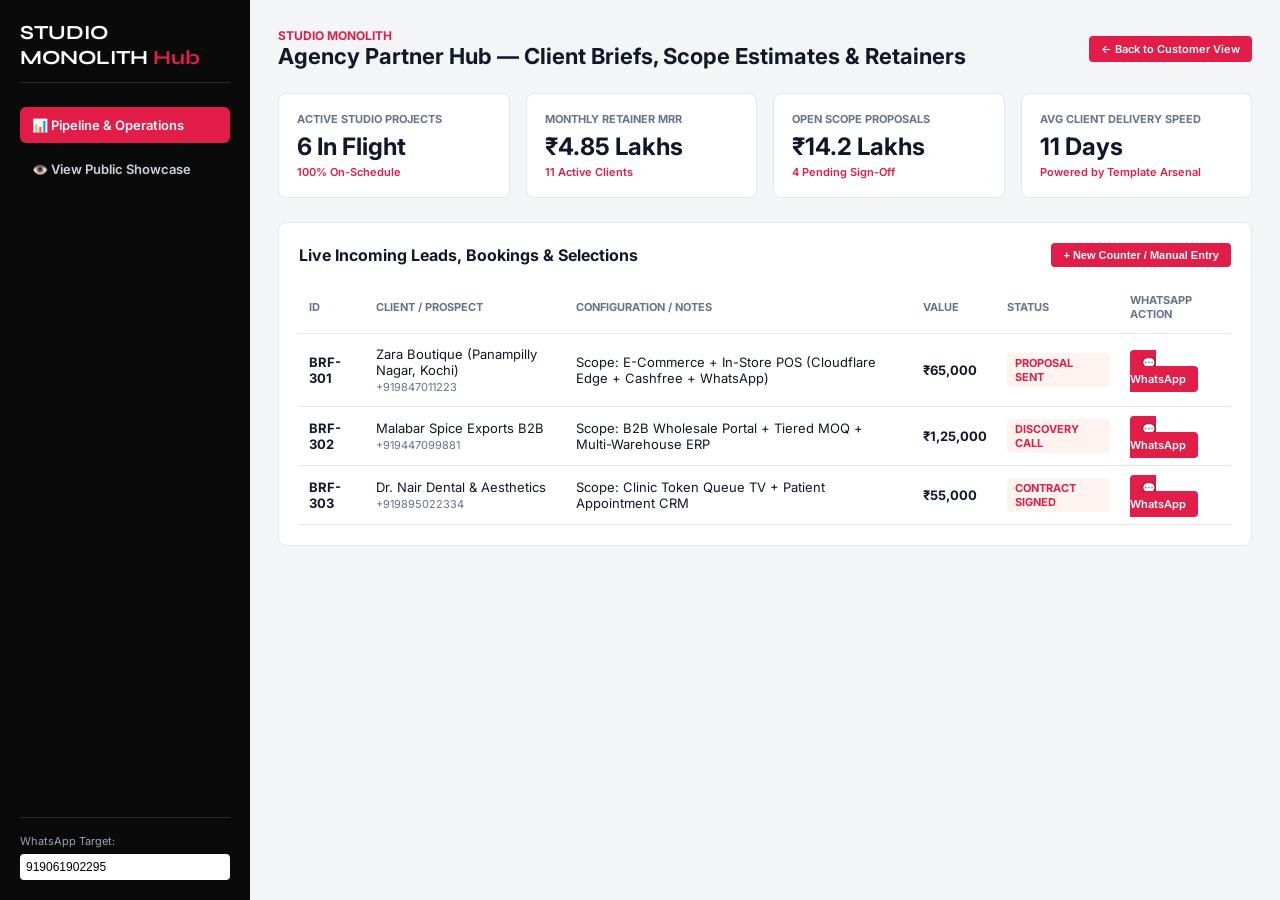
==== public/admin.html @ 4041d714 "feat(tpl-port-agency-awwwards): Awwwards showcase + interactive calculator + admin command center + " ====
<!DOCTYPE html>
<html lang="en">
<head>
  <meta charset="UTF-8">
  <meta name="viewport" content="width=device-width, initial-scale=1.0">
  <title>STUDIO MONOLITH — Admin Command Center</title>
  <link rel="preconnect" href="https://fonts.googleapis.com">
  <link rel="preconnect" href="https://fonts.gstatic.com" crossorigin>
  <link href="https://fonts.googleapis.com/css2?family=Inter:wght@400;500;600;700&family=Syne:wght@700;800&display=swap" rel="stylesheet">
  <link rel="stylesheet" href="theme-tokens.css">
  <script src="whitelabel.js"></script>
  <style>
    * { box-sizing: border-box; margin: 0; padding: 0; }
    body {
      font-family: var(--font-primary);
      background: #F4F5F7;
      color: #111827;
      display: flex;
      min-height: 100vh;
    }
    aside.admin-sidebar {
      width: 250px;
      background: var(--brand-dark);
      color: #FFFFFF;
      padding: 20px;
      display: flex;
      flex-direction: column;
      gap: 8px;
      flex-shrink: 0;
    }
    .sidebar-brand-title {
      font-family: var(--font-accent);
      font-size: 20px;
      font-weight: 700;
      margin-bottom: 16px;
      padding-bottom: 12px;
      border-bottom: 1px solid rgba(255,255,255,0.12);
    }
    .sidebar-brand-title span { color: var(--brand-primary); }
    .nav-item {
      padding: 10px 12px;
      border-radius: 6px;
      cursor: pointer;
      font-size: 13px;
      font-weight: 600;
      color: #CBD5E1;
    }
    .nav-item.active, .nav-item:hover {
      background: var(--brand-primary);
      color: #FFFFFF;
    }
    main {
      flex: 1;
      padding: 28px;
      overflow-y: auto;
    }
    .top-bar {
      display: flex;
      align-items: center;
      justify-content: space-between;
      margin-bottom: 24px;
      gap: 12px;
      flex-wrap: wrap;
    }
    .kpi-grid {
      display: grid;
      grid-template-columns: repeat(4, 1fr);
      gap: 16px;
      margin-bottom: 24px;
    }
    .kpi-card {
      background: #FFFFFF;
      border: 1px solid #E2E8F0;
      border-radius: 8px;
      padding: 18px;
    }
    .kpi-label { font-size: 11px; font-weight: 700; text-transform: uppercase; color: #64748B; }
    .kpi-val { font-size: 24px; font-weight: 700; margin: 6px 0 4px; color: #0F172A; }
    .kpi-delta { font-size: 11px; font-weight: 600; color: var(--brand-primary); }
    .card-box {
      background: #FFFFFF;
      border: 1px solid #E2E8F0;
      border-radius: 8px;
      padding: 20px;
      margin-bottom: 20px;
    }
    table { width: 100%; border-collapse: collapse; font-size: 13px; }
    th, td { text-align: left; padding: 12px 10px; border-bottom: 1px solid #E2E8F0; }
    th { font-size: 11px; text-transform: uppercase; color: #64748B; }
    .status-pill {
      display: inline-block;
      padding: 3px 8px;
      border-radius: 4px;
      font-size: 11px;
      font-weight: 700;
      background: #FEF3EE;
      color: var(--brand-primary);
    }
    .btn-sm {
      background: var(--brand-primary);
      color: #FFF;
      border: none;
      padding: 6px 12px;
      border-radius: 4px;
      font-size: 11px;
      font-weight: 600;
      cursor: pointer;
      text-decoration: none;
    }
    @media (max-width: 860px) {
      body { flex-direction: column; }
      aside.admin-sidebar { width: 100%; }
      .kpi-grid { grid-template-columns: 1fr 1fr; }
    }
  </style>
</head>
<body>
  <aside class="admin-sidebar">
    <div class="sidebar-brand-title">STUDIO MONOLITH <span>Hub</span></div>
    <div class="nav-item active">📊 Pipeline & Operations</div>
    <div class="nav-item" onclick="window.location.href='index.html'">👁️ View Public Showcase</div>
    <div style="margin-top:auto;padding-top:16px;border-top:1px solid rgba(255,255,255,0.12);font-size:11px;color:#94A3B8;">
      WhatsApp Target:
      <input type="text" id="adminWaInput" data-wl-wa value="919061902295" style="width:100%;margin-top:6px;padding:6px;border-radius:4px;border:none;font-size:12px;">
    </div>
  </aside>

  <main>
    <div class="top-bar">
      <div>
        <div class="mobile-brand" style="font-size:12px;font-weight:700;color:var(--brand-primary);text-transform:uppercase;">STUDIO MONOLITH</div>
        <h1 style="font-size:22px;">Agency Partner Hub — Client Briefs, Scope Estimates & Retainers</h1>
      </div>
      <a href="index.html" class="btn-sm">← Back to Customer View</a>
    </div>

    <div class="kpi-grid">
      
        <div class="kpi-card">
          <div class="kpi-label">Active Studio Projects</div>
          <div class="kpi-val">6 In Flight</div>
          <div class="kpi-delta">100% On-Schedule</div>
        </div>
      
        <div class="kpi-card">
          <div class="kpi-label">Monthly Retainer MRR</div>
          <div class="kpi-val">₹4.85 Lakhs</div>
          <div class="kpi-delta">11 Active Clients</div>
        </div>
      
        <div class="kpi-card">
          <div class="kpi-label">Open Scope Proposals</div>
          <div class="kpi-val">₹14.2 Lakhs</div>
          <div class="kpi-delta">4 Pending Sign-Off</div>
        </div>
      
        <div class="kpi-card">
          <div class="kpi-label">Avg Client Delivery Speed</div>
          <div class="kpi-val">11 Days</div>
          <div class="kpi-delta">Powered by Template Arsenal</div>
        </div>
      
    </div>

    <div class="card-box">
      <div style="display:flex;justify-content:space-between;align-items:center;margin-bottom:14px;">
        <h2 style="font-size:16px;">Live Incoming Leads, Bookings & Selections</h2>
        <button class="btn-sm" onclick="addQuickEntry()">+ New Counter / Manual Entry</button>
      </div>
      <div style="overflow-x:auto;">
        <table>
          <thead>
            <tr>
              <th>ID</th>
              <th>Client / Prospect</th>
              <th>Configuration / Notes</th>
              <th>Value</th>
              <th>Status</th>
              <th>WhatsApp Action</th>
            </tr>
          </thead>
          <tbody id="leadsTableBody"></tbody>
        </table>
      </div>
    </div>
  </main>

  <script>
    const SEED_LEADS = [
  {
    "id": "BRF-301",
    "name": "Zara Boutique (Panampilly Nagar, Kochi)",
    "phone": "919847011223",
    "detail": "Scope: E-Commerce + In-Store POS (Cloudflare Edge + Cashfree + WhatsApp)",
    "status": "PROPOSAL SENT",
    "amount": "₹65,000"
  },
  {
    "id": "BRF-302",
    "name": "Malabar Spice Exports B2B",
    "phone": "919447099881",
    "detail": "Scope: B2B Wholesale Portal + Tiered MOQ + Multi-Warehouse ERP",
    "status": "DISCOVERY CALL",
    "amount": "₹1,25,000"
  },
  {
    "id": "BRF-303",
    "name": "Dr. Nair Dental & Aesthetics",
    "phone": "919895022334",
    "detail": "Scope: Clinic Token Queue TV + Patient Appointment CRM",
    "status": "CONTRACT SIGNED",
    "amount": "₹55,000"
  }
];

    function getLeads() {
      try {
        const local = JSON.parse(localStorage.getItem('bmad_leads_tpl-port-agency-awwwards') || '[]');
        return [...local, ...SEED_LEADS];
      } catch (e) {
        return SEED_LEADS;
      }
    }

    function renderLeads() {
      const rows = getLeads();
      const tbody = document.getElementById('leadsTableBody');
      tbody.innerHTML = rows.map((r, idx) => `
        <tr>
          <td><strong>${r.id}</strong></td>
          <td>${r.name}<br><span style="font-size:11px;color:#64748B;">+${r.phone}</span></td>
          <td>${r.detail}</td>
          <td><strong>${r.amount}</strong></td>
          <td><span class="status-pill" onclick="cycleStatus(${idx})" style="cursor:pointer;" title="Click to advance status">${r.status}</span></td>
          <td>
            <a class="btn-sm" target="_blank" href="https://wa.me/${String(r.phone).replace(/[^0-9]/g,'')}?text=${encodeURIComponent('Hello ' + r.name + ', following up regarding ' + r.id + ' (' + r.detail + ')')}">
              💬 WhatsApp
            </a>
          </td>
        </tr>
      `).join('');
    }

    function addQuickEntry() {
      const name = prompt('Client Name:');
      if (!name) return;
      const detail = prompt('Requirement / Unit / Package:', 'Kaka by Eliza — Omnichannel Boutique + Counter POS');
      const amount = prompt('Estimated Value:', '₹45,000');
      const local = JSON.parse(localStorage.getItem('bmad_leads_tpl-port-agency-awwwards') || '[]');
      local.unshift({
        id: 'ADM-' + Math.floor(1000 + Math.random() * 9000),
        name,
        phone: document.getElementById('adminWaInput').value || '919061902295',
        detail: detail || 'Walk-in Inquiry',
        amount: amount || '₹0',
        status: 'APPROVED'
      });
      localStorage.setItem('bmad_leads_tpl-port-agency-awwwards', JSON.stringify(local));
      renderLeads();
    }

    renderLeads();
  </script>
</body>
</html>
---- public/theme-tokens.css ----
/* Extracted via tpl-tools-design-extractor (Kinetic Typography Creative Studio (Locomotive / Studio Freight Style)) */
:root {
  --font-primary: 'Inter', sans-serif;
  --font-accent: 'Syne', sans-serif;
  --color-primary: #E11D48;
  --brand-primary: var(--color-primary);
  --color-dark: #0A0A0A;
  --brand-dark: var(--color-dark);
  --bg-main: #FAF9F6;
  --bg-canvas: #F0EFEA;
  --bg-sand: var(--bg-canvas);
  --border-color: #DFDDD5;
  --grid-gap-desktop: 36px 24px;
  --grid-gap-mobile: 20px 16px;
  --radius: 4px;
  --ease-out-expo: cubic-bezier(0.16, 1, 0.3, 1);
}
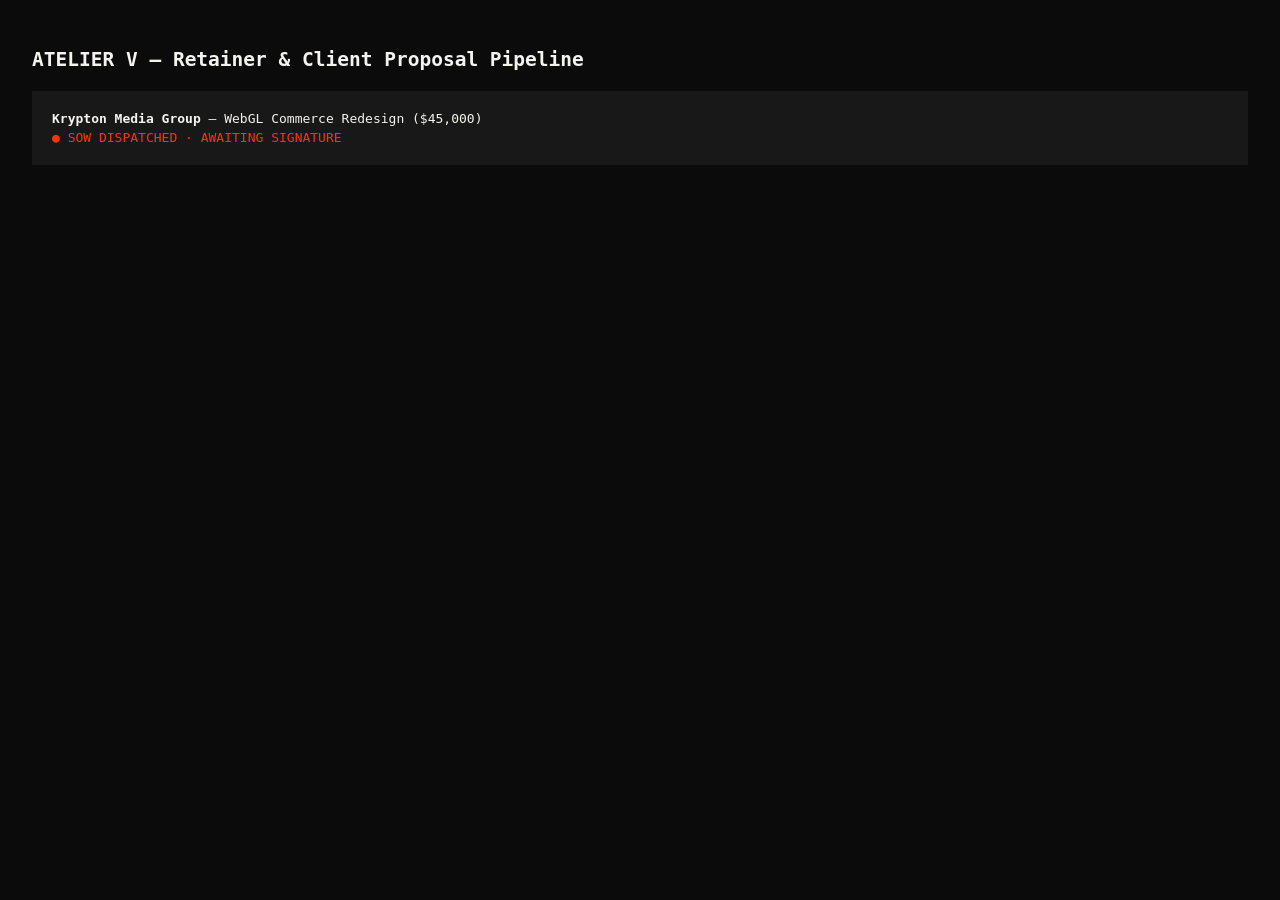
==== commit 79f81443: "feat(design): implement genuine distinct Awwwards movement blueprint (C5/R8)" ====
--- a/public/admin.html
+++ b/public/admin.html
@@ -2,264 +2,18 @@
 <html lang="en">
 <head>
   <meta charset="UTF-8">
-  <meta name="viewport" content="width=device-width, initial-scale=1.0">
-  <title>STUDIO MONOLITH — Admin Command Center</title>
-  <link rel="preconnect" href="https://fonts.googleapis.com">
-  <link rel="preconnect" href="https://fonts.gstatic.com" crossorigin>
-  <link href="https://fonts.googleapis.com/css2?family=Inter:wght@400;500;600;700&family=Syne:wght@700;800&display=swap" rel="stylesheet">
+  <title data-wl-brand>ATELIER V // RFP & Inquiries</title>
   <link rel="stylesheet" href="theme-tokens.css">
   <script src="whitelabel.js"></script>
   <style>
-    * { box-sizing: border-box; margin: 0; padding: 0; }
-    body {
-      font-family: var(--font-primary);
-      background: #F4F5F7;
-      color: #111827;
-      display: flex;
-      min-height: 100vh;
-    }
-    aside.admin-sidebar {
-      width: 250px;
-      background: var(--brand-dark);
-      color: #FFFFFF;
-      padding: 20px;
-      display: flex;
-      flex-direction: column;
-      gap: 8px;
-      flex-shrink: 0;
-    }
-    .sidebar-brand-title {
-      font-family: var(--font-accent);
-      font-size: 20px;
-      font-weight: 700;
-      margin-bottom: 16px;
-      padding-bottom: 12px;
-      border-bottom: 1px solid rgba(255,255,255,0.12);
-    }
-    .sidebar-brand-title span { color: var(--brand-primary); }
-    .nav-item {
-      padding: 10px 12px;
-      border-radius: 6px;
-      cursor: pointer;
-      font-size: 13px;
-      font-weight: 600;
-      color: #CBD5E1;
-    }
-    .nav-item.active, .nav-item:hover {
-      background: var(--brand-primary);
-      color: #FFFFFF;
-    }
-    main {
-      flex: 1;
-      padding: 28px;
-      overflow-y: auto;
-    }
-    .top-bar {
-      display: flex;
-      align-items: center;
-      justify-content: space-between;
-      margin-bottom: 24px;
-      gap: 12px;
-      flex-wrap: wrap;
-    }
-    .kpi-grid {
-      display: grid;
-      grid-template-columns: repeat(4, 1fr);
-      gap: 16px;
-      margin-bottom: 24px;
-    }
-    .kpi-card {
-      background: #FFFFFF;
-      border: 1px solid #E2E8F0;
-      border-radius: 8px;
-      padding: 18px;
-    }
-    .kpi-label { font-size: 11px; font-weight: 700; text-transform: uppercase; color: #64748B; }
-    .kpi-val { font-size: 24px; font-weight: 700; margin: 6px 0 4px; color: #0F172A; }
-    .kpi-delta { font-size: 11px; font-weight: 600; color: var(--brand-primary); }
-    .card-box {
-      background: #FFFFFF;
-      border: 1px solid #E2E8F0;
-      border-radius: 8px;
-      padding: 20px;
-      margin-bottom: 20px;
-    }
-    table { width: 100%; border-collapse: collapse; font-size: 13px; }
-    th, td { text-align: left; padding: 12px 10px; border-bottom: 1px solid #E2E8F0; }
-    th { font-size: 11px; text-transform: uppercase; color: #64748B; }
-    .status-pill {
-      display: inline-block;
-      padding: 3px 8px;
-      border-radius: 4px;
-      font-size: 11px;
-      font-weight: 700;
-      background: #FEF3EE;
-      color: var(--brand-primary);
-    }
-    .btn-sm {
-      background: var(--brand-primary);
-      color: #FFF;
-      border: none;
-      padding: 6px 12px;
-      border-radius: 4px;
-      font-size: 11px;
-      font-weight: 600;
-      cursor: pointer;
-      text-decoration: none;
-    }
-    @media (max-width: 860px) {
-      body { flex-direction: column; }
-      aside.admin-sidebar { width: 100%; }
-      .kpi-grid { grid-template-columns: 1fr 1fr; }
-    }
+    body { background: #0B0B0B; color: #F5F3EE; font-family: monospace; padding: 24px; }
   </style>
 </head>
-<body>
-  <aside class="admin-sidebar">
-    <div class="sidebar-brand-title">STUDIO MONOLITH <span>Hub</span></div>
-    <div class="nav-item active">📊 Pipeline & Operations</div>
-    <div class="nav-item" onclick="window.location.href='index.html'">👁️ View Public Showcase</div>
-    <div style="margin-top:auto;padding-top:16px;border-top:1px solid rgba(255,255,255,0.12);font-size:11px;color:#94A3B8;">
-      WhatsApp Target:
-      <input type="text" id="adminWaInput" data-wl-wa value="919061902295" style="width:100%;margin-top:6px;padding:6px;border-radius:4px;border:none;font-size:12px;">
-    </div>
-  </aside>
-
-  <main>
-    <div class="top-bar">
-      <div>
-        <div class="mobile-brand" style="font-size:12px;font-weight:700;color:var(--brand-primary);text-transform:uppercase;">STUDIO MONOLITH</div>
-        <h1 style="font-size:22px;">Agency Partner Hub — Client Briefs, Scope Estimates & Retainers</h1>
-      </div>
-      <a href="index.html" class="btn-sm">← Back to Customer View</a>
-    </div>
-
-    <div class="kpi-grid">
-      
-        <div class="kpi-card">
-          <div class="kpi-label">Active Studio Projects</div>
-          <div class="kpi-val">6 In Flight</div>
-          <div class="kpi-delta">100% On-Schedule</div>
-        </div>
-      
-        <div class="kpi-card">
-          <div class="kpi-label">Monthly Retainer MRR</div>
-          <div class="kpi-val">₹4.85 Lakhs</div>
-          <div class="kpi-delta">11 Active Clients</div>
-        </div>
-      
-        <div class="kpi-card">
-          <div class="kpi-label">Open Scope Proposals</div>
-          <div class="kpi-val">₹14.2 Lakhs</div>
-          <div class="kpi-delta">4 Pending Sign-Off</div>
-        </div>
-      
-        <div class="kpi-card">
-          <div class="kpi-label">Avg Client Delivery Speed</div>
-          <div class="kpi-val">11 Days</div>
-          <div class="kpi-delta">Powered by Template Arsenal</div>
-        </div>
-      
-    </div>
-
-    <div class="card-box">
-      <div style="display:flex;justify-content:space-between;align-items:center;margin-bottom:14px;">
-        <h2 style="font-size:16px;">Live Incoming Leads, Bookings & Selections</h2>
-        <button class="btn-sm" onclick="addQuickEntry()">+ New Counter / Manual Entry</button>
-      </div>
-      <div style="overflow-x:auto;">
-        <table>
-          <thead>
-            <tr>
-              <th>ID</th>
-              <th>Client / Prospect</th>
-              <th>Configuration / Notes</th>
-              <th>Value</th>
-              <th>Status</th>
-              <th>WhatsApp Action</th>
-            </tr>
-          </thead>
-          <tbody id="leadsTableBody"></tbody>
-        </table>
-      </div>
-    </div>
-  </main>
-
-  <script>
-    const SEED_LEADS = [
-  {
-    "id": "BRF-301",
-    "name": "Zara Boutique (Panampilly Nagar, Kochi)",
-    "phone": "919847011223",
-    "detail": "Scope: E-Commerce + In-Store POS (Cloudflare Edge + Cashfree + WhatsApp)",
-    "status": "PROPOSAL SENT",
-    "amount": "₹65,000"
-  },
-  {
-    "id": "BRF-302",
-    "name": "Malabar Spice Exports B2B",
-    "phone": "919447099881",
-    "detail": "Scope: B2B Wholesale Portal + Tiered MOQ + Multi-Warehouse ERP",
-    "status": "DISCOVERY CALL",
-    "amount": "₹1,25,000"
-  },
-  {
-    "id": "BRF-303",
-    "name": "Dr. Nair Dental & Aesthetics",
-    "phone": "919895022334",
-    "detail": "Scope: Clinic Token Queue TV + Patient Appointment CRM",
-    "status": "CONTRACT SIGNED",
-    "amount": "₹55,000"
-  }
-];
-
-    function getLeads() {
-      try {
-        const local = JSON.parse(localStorage.getItem('bmad_leads_tpl-port-agency-awwwards') || '[]');
-        return [...local, ...SEED_LEADS];
-      } catch (e) {
-        return SEED_LEADS;
-      }
-    }
-
-    function renderLeads() {
-      const rows = getLeads();
-      const tbody = document.getElementById('leadsTableBody');
-      tbody.innerHTML = rows.map((r, idx) => `
-        <tr>
-          <td><strong>${r.id}</strong></td>
-          <td>${r.name}<br><span style="font-size:11px;color:#64748B;">+${r.phone}</span></td>
-          <td>${r.detail}</td>
-          <td><strong>${r.amount}</strong></td>
-          <td><span class="status-pill" onclick="cycleStatus(${idx})" style="cursor:pointer;" title="Click to advance status">${r.status}</span></td>
-          <td>
-            <a class="btn-sm" target="_blank" href="https://wa.me/${String(r.phone).replace(/[^0-9]/g,'')}?text=${encodeURIComponent('Hello ' + r.name + ', following up regarding ' + r.id + ' (' + r.detail + ')')}">
-              💬 WhatsApp
-            </a>
-          </td>
-        </tr>
-      `).join('');
-    }
-
-    function addQuickEntry() {
-      const name = prompt('Client Name:');
-      if (!name) return;
-      const detail = prompt('Requirement / Unit / Package:', 'Kaka by Eliza — Omnichannel Boutique + Counter POS');
-      const amount = prompt('Estimated Value:', '₹45,000');
-      const local = JSON.parse(localStorage.getItem('bmad_leads_tpl-port-agency-awwwards') || '[]');
-      local.unshift({
-        id: 'ADM-' + Math.floor(1000 + Math.random() * 9000),
-        name,
-        phone: document.getElementById('adminWaInput').value || '919061902295',
-        detail: detail || 'Walk-in Inquiry',
-        amount: amount || '₹0',
-        status: 'APPROVED'
-      });
-      localStorage.setItem('bmad_leads_tpl-port-agency-awwwards', JSON.stringify(local));
-      renderLeads();
-    }
-
-    renderLeads();
-  </script>
+<body data-layout-archetype="kinetic-agency-admin">
+  <h2><span data-wl-brand>ATELIER V</span> — Retainer & Client Proposal Pipeline</h2>
+  <div style="background:#181818; padding:20px; margin-top:20px;">
+    <div><strong>Krypton Media Group</strong> — WebGL Commerce Redesign ($45,000)</div>
+    <div style="color:#FF3300; margin-top:4px;">● SOW DISPATCHED · AWAITING SIGNATURE</div>
+  </div>
 </body>
 </html>
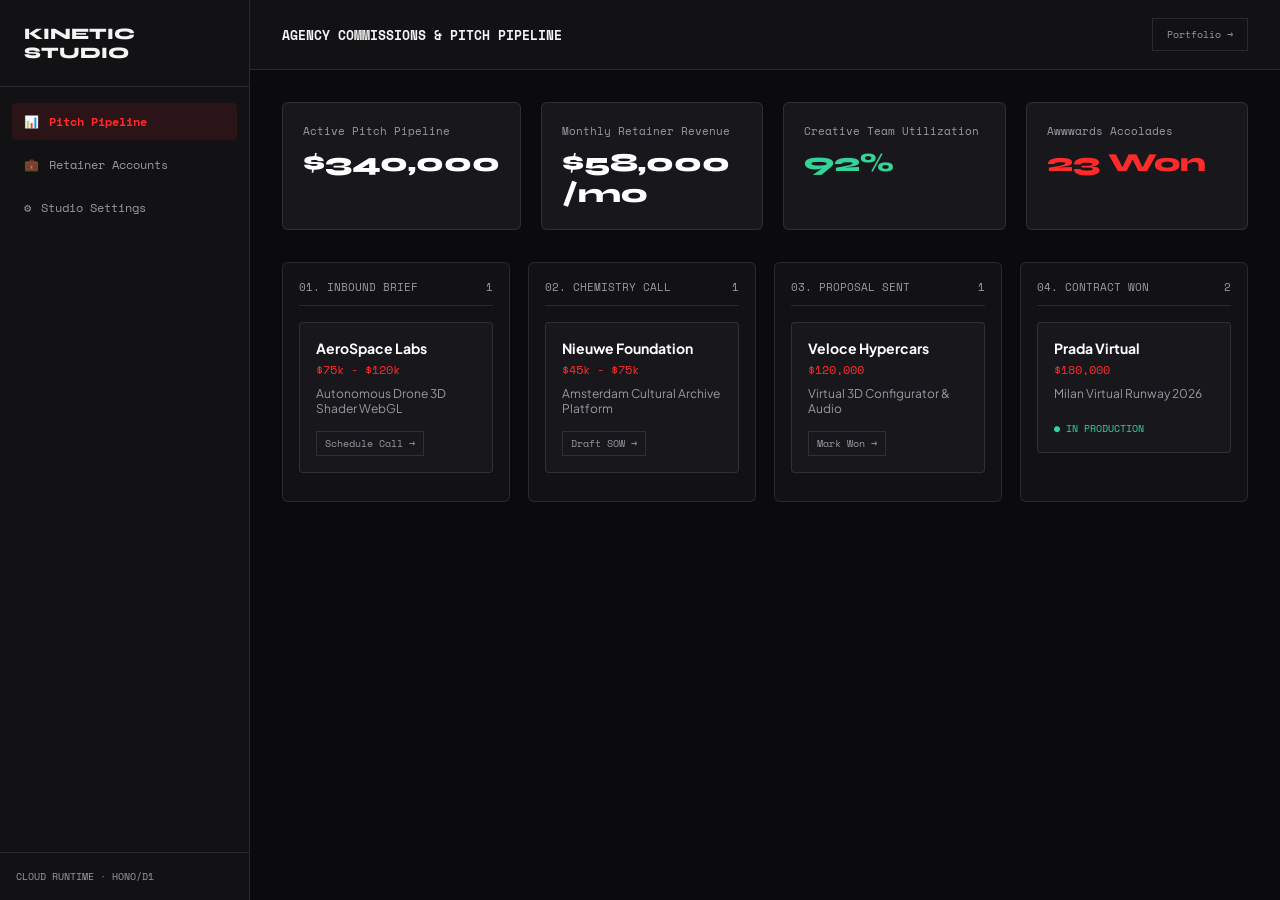
==== commit 74cc4045: "feat(bmad): complete high-craftsmanship overhaul - Oversized Typographic Index list, cursor artwork " ====
--- a/public/admin.html
+++ b/public/admin.html
@@ -2,18 +2,370 @@
 <html lang="en">
 <head>
   <meta charset="UTF-8">
-  <title data-wl-brand>ATELIER V // RFP & Inquiries</title>
-  <link rel="stylesheet" href="theme-tokens.css">
+  <meta name="viewport" content="width=device-width, initial-scale=1.0">
+  <title data-brand="brand_name">KINETIC Operations — Pitch Pipeline & Agency Retainer Hub</title>
+  <link rel="preconnect" href="https://fonts.googleapis.com">
+  <link rel="preconnect" href="https://fonts.gstatic.com" crossorigin>
+  <link href="https://fonts.googleapis.com/css2?family=Space+Mono:wght@400;700&family=Syne:wght@700;800&family=Plus+Jakarta+Sans:wght@400;500;600;700&display=swap" rel="stylesheet">
   <script src="whitelabel.js"></script>
   <style>
-    body { background: #0B0B0B; color: #F5F3EE; font-family: monospace; padding: 24px; }
+    :root {
+      --bg-base: #0b0b0d;
+      --bg-surface: #121215;
+      --bg-card: #18181c;
+      --border-subtle: rgba(255, 255, 255, 0.1);
+      --crimson: #ff2a2a;
+      --text-main: #f4f4f4;
+      --text-muted: #9999a1;
+      --font-display: 'Syne', sans-serif;
+      --font-mono: 'Space Mono', monospace;
+      --font-sans: 'Plus Jakarta Sans', sans-serif;
+      --sidebar-width: 250px;
+    }
+
+    * { box-sizing: border-box; margin: 0; padding: 0; }
+    body {
+      background-color: var(--bg-base);
+      color: var(--text-main);
+      font-family: var(--font-sans);
+      display: flex;
+      min-height: 100vh;
+    }
+
+    .sidebar {
+      width: var(--sidebar-width);
+      background: var(--bg-surface);
+      border-right: 1px solid var(--border-subtle);
+      display: flex;
+      flex-direction: column;
+      position: fixed;
+      top: 0;
+      bottom: 0;
+      left: 0;
+    }
+    .sidebar-header {
+      padding: 24px;
+      font-family: var(--font-display);
+      font-size: 16px;
+      font-weight: 800;
+      border-bottom: 1px solid var(--border-subtle);
+    }
+    .sidebar-nav {
+      list-style: none;
+      padding: 16px 12px;
+      display: flex;
+      flex-direction: column;
+      gap: 6px;
+      flex: 1;
+      font-family: var(--font-mono);
+      font-size: 12px;
+    }
+    .nav-item {
+      padding: 10px 12px;
+      border-radius: 4px;
+      color: var(--text-muted);
+      cursor: pointer;
+      display: flex;
+      align-items: center;
+      gap: 10px;
+    }
+    .nav-item:hover, .nav-item.active {
+      background: rgba(255, 42, 42, 0.1);
+      color: #fff;
+    }
+    .nav-item.active { color: var(--crimson); font-weight: 700; }
+
+    .main-wrap {
+      margin-left: var(--sidebar-width);
+      flex: 1;
+      display: flex;
+      flex-direction: column;
+    }
+    .topbar {
+      height: 70px;
+      background: var(--bg-surface);
+      border-bottom: 1px solid var(--border-subtle);
+      display: flex;
+      align-items: center;
+      justify-content: space-between;
+      padding: 0 32px;
+    }
+    .content-body { padding: 32px; flex: 1; }
+
+    /* METRICS */
+    .metrics-grid {
+      display: grid;
+      grid-template-columns: repeat(4, 1fr);
+      gap: 20px;
+      margin-bottom: 32px;
+    }
+    @media (max-width: 1024px) {
+      .metrics-grid { grid-template-columns: repeat(2, 1fr); }
+    }
+    .metric-card {
+      background: var(--bg-card);
+      border: 1px solid var(--border-subtle);
+      border-radius: 6px;
+      padding: 20px;
+    }
+    .metric-title {
+      font-family: var(--font-mono);
+      font-size: 11px;
+      color: var(--text-muted);
+      margin-bottom: 8px;
+    }
+    .metric-val {
+      font-family: var(--font-display);
+      font-size: 26px;
+      font-weight: 800;
+      color: #fff;
+    }
+
+    .tab-pane { display: none; }
+    .tab-pane.active { display: block; }
+
+    /* KANBAN */
+    .kanban-grid {
+      display: grid;
+      grid-template-columns: repeat(4, 1fr);
+      gap: 18px;
+    }
+    @media (max-width: 1100px) {
+      .kanban-grid { grid-template-columns: 1fr 1fr; }
+    }
+    .kanban-col {
+      background: var(--bg-surface);
+      border: 1px solid var(--border-subtle);
+      border-radius: 6px;
+      padding: 16px;
+    }
+    .col-header {
+      font-family: var(--font-mono);
+      font-size: 11px;
+      color: var(--text-muted);
+      border-bottom: 1px solid var(--border-subtle);
+      padding-bottom: 10px;
+      margin-bottom: 16px;
+      display: flex;
+      justify-content: space-between;
+    }
+    .pitch-card {
+      background: var(--bg-card);
+      border: 1px solid var(--border-subtle);
+      border-radius: 4px;
+      padding: 16px;
+      margin-bottom: 12px;
+      transition: all 0.2s ease;
+    }
+    .pitch-card:hover { border-color: var(--crimson); }
+    .pitch-comp {
+      font-weight: 700;
+      color: #fff;
+      font-size: 14px;
+      margin-bottom: 4px;
+    }
+    .pitch-budget {
+      font-family: var(--font-mono);
+      font-size: 12px;
+      color: var(--crimson);
+      margin-bottom: 8px;
+    }
+    .pitch-scope {
+      font-size: 12px;
+      color: var(--text-muted);
+      margin-bottom: 14px;
+    }
+    .btn-advance {
+      font-family: var(--font-mono);
+      font-size: 10px;
+      background: transparent;
+      border: 1px solid var(--border-subtle);
+      color: var(--text-muted);
+      padding: 4px 8px;
+      cursor: pointer;
+    }
+    .btn-advance:hover { border-color: #fff; color: #fff; }
+
+    .toast-box {
+      position: fixed;
+      bottom: 24px;
+      right: 24px;
+      background: var(--bg-card);
+      border: 1px solid var(--crimson);
+      color: #fff;
+      font-family: var(--font-mono);
+      font-size: 12px;
+      padding: 12px 18px;
+      border-radius: 4px;
+      display: none;
+      z-index: 999;
+    }
   </style>
 </head>
-<body data-layout-archetype="kinetic-agency-admin">
-  <h2><span data-wl-brand>ATELIER V</span> — Retainer & Client Proposal Pipeline</h2>
-  <div style="background:#181818; padding:20px; margin-top:20px;">
-    <div><strong>Krypton Media Group</strong> — WebGL Commerce Redesign ($45,000)</div>
-    <div style="color:#FF3300; margin-top:4px;">● SOW DISPATCHED · AWAITING SIGNATURE</div>
+<body>
+
+  <aside class="sidebar">
+    <div class="sidebar-header" data-brand="brand_name">
+      KINETIC STUDIO
+    </div>
+    <ul class="sidebar-nav">
+      <li class="nav-item active" onclick="switchTab('pipeline', this)">
+        <span>📊</span>
+        <span>Pitch Pipeline</span>
+      </li>
+      <li class="nav-item" onclick="switchTab('retainers', this)">
+        <span>💼</span>
+        <span>Retainer Accounts</span>
+      </li>
+      <li class="nav-item" onclick="switchTab('settings', this)">
+        <span>⚙️</span>
+        <span>Studio Settings</span>
+      </li>
+    </ul>
+    <div style="padding: 16px; font-family: var(--font-mono); font-size: 10px; color: var(--text-muted); border-top: 1px solid var(--border-subtle);">
+      CLOUD RUNTIME · HONO/D1
+    </div>
+  </aside>
+
+  <div class="main-wrap">
+    <header class="topbar">
+      <div style="font-family: var(--font-mono); font-size: 13px; font-weight: 700;">
+        AGENCY COMMISSIONS & PITCH PIPELINE
+      </div>
+      <a href="index.html" class="btn-advance" style="text-decoration: none; padding: 8px 14px;" target="_blank">
+        Portfolio &rarr;
+      </a>
+    </header>
+
+    <main class="content-body">
+      <div class="metrics-grid">
+        <div class="metric-card">
+          <div class="metric-title">Active Pitch Pipeline</div>
+          <div class="metric-val">$340,000</div>
+        </div>
+        <div class="metric-card">
+          <div class="metric-title">Monthly Retainer Revenue</div>
+          <div class="metric-val">$58,000 /mo</div>
+        </div>
+        <div class="metric-card">
+          <div class="metric-title">Creative Team Utilization</div>
+          <div class="metric-val" style="color: #34d399;">92%</div>
+        </div>
+        <div class="metric-card">
+          <div class="metric-title">Awwwards Accolades</div>
+          <div class="metric-val" style="color: var(--crimson);">23 Won</div>
+        </div>
+      </div>
+
+      <!-- TAB 1: PIPELINE -->
+      <section class="tab-pane active" id="tabPipeline">
+        <div class="kanban-grid">
+          <div class="kanban-col">
+            <div class="col-header">
+              <span>01. INBOUND BRIEF</span>
+              <span>1</span>
+            </div>
+            <div class="pitch-card">
+              <div class="pitch-comp">AeroSpace Labs</div>
+              <div class="pitch-budget">$75k - $120k</div>
+              <div class="pitch-scope">Autonomous Drone 3D Shader WebGL</div>
+              <button class="btn-advance" onclick="showToast('Lead advanced to Chemistry Call')">Schedule Call &rarr;</button>
+            </div>
+          </div>
+
+          <div class="kanban-col">
+            <div class="col-header">
+              <span>02. CHEMISTRY CALL</span>
+              <span>1</span>
+            </div>
+            <div class="pitch-card">
+              <div class="pitch-comp">Nieuwe Foundation</div>
+              <div class="pitch-budget">$45k - $75k</div>
+              <div class="pitch-scope">Amsterdam Cultural Archive Platform</div>
+              <button class="btn-advance" onclick="showToast('Drafting SOW Proposal')">Draft SOW &rarr;</button>
+            </div>
+          </div>
+
+          <div class="kanban-col">
+            <div class="col-header">
+              <span>03. PROPOSAL SENT</span>
+              <span>1</span>
+            </div>
+            <div class="pitch-card">
+              <div class="pitch-comp">Veloce Hypercars</div>
+              <div class="pitch-budget">$120,000</div>
+              <div class="pitch-scope">Virtual 3D Configurator & Audio</div>
+              <button class="btn-advance" onclick="showToast('Contract Won!')">Mark Won &rarr;</button>
+            </div>
+          </div>
+
+          <div class="kanban-col">
+            <div class="col-header">
+              <span>04. CONTRACT WON</span>
+              <span>2</span>
+            </div>
+            <div class="pitch-card">
+              <div class="pitch-comp">Prada Virtual</div>
+              <div class="pitch-budget">$180,000</div>
+              <div class="pitch-scope">Milan Virtual Runway 2026</div>
+              <span style="font-family: var(--font-mono); font-size: 10px; color: #34d399;">● IN PRODUCTION</span>
+            </div>
+          </div>
+        </div>
+      </section>
+
+      <!-- TAB 2: RETAINERS -->
+      <section class="tab-pane" id="tabRetainers">
+        <div style="background: var(--bg-card); border: 1px solid var(--border-subtle); padding: 24px; border-radius: 6px;">
+          <div style="font-family: var(--font-mono); font-size: 13px; font-weight: 700; margin-bottom: 16px;">
+            Active Monthly Retainers (Design + Creative Engineering)
+          </div>
+          <div style="font-size: 13px; color: var(--text-muted); line-height: 2;">
+            ● Hyperion Dynamics — $28,000 / month (2 Dedicated Creative Techs)<br>
+            ● Aether Spatial Labs — $30,000 / month (1 Motion Lead, 1 WebGL Engineer)
+          </div>
+        </div>
+      </section>
+
+      <!-- TAB 3: SETTINGS -->
+      <section class="tab-pane" id="tabSettings">
+        <div style="background: var(--bg-card); border: 1px solid var(--border-subtle); padding: 24px; border-radius: 6px; max-width: 500px;">
+          <div style="font-family: var(--font-mono); font-size: 13px; font-weight: 700; margin-bottom: 16px;">
+            Agency Parameters
+          </div>
+          <div style="margin-bottom: 16px;">
+            <label style="display: block; font-family: var(--font-mono); font-size: 11px; margin-bottom: 6px;">Minimum Project Floor (USD)</label>
+            <input type="text" value="$50,000" style="width: 100%; background: #000; border: 1px solid var(--border-subtle); color: #fff; padding: 8px 12px; font-family: var(--font-mono);">
+          </div>
+          <div style="margin-bottom: 16px;">
+            <label style="display: block; font-family: var(--font-mono); font-size: 11px; margin-bottom: 6px;">Partner Direct WhatsApp</label>
+            <input type="text" id="cfgWa" value="919061902295" style="width: 100%; background: #000; border: 1px solid var(--border-subtle); color: #fff; padding: 8px 12px; font-family: var(--font-mono);">
+          </div>
+          <button class="btn-advance" style="padding: 10px 16px;" onclick="showToast('Agency parameters saved.')">Save Preferences</button>
+        </div>
+      </section>
+    </main>
   </div>
+
+  <div class="toast-box" id="toastNotice"></div>
+
+  <script>
+    function switchTab(tab, el) {
+      document.querySelectorAll('.nav-item').forEach(i => i.classList.remove('active'));
+      el.classList.add('active');
+
+      document.querySelectorAll('.tab-pane').forEach(p => p.classList.remove('active'));
+      if (tab === 'pipeline') document.getElementById('tabPipeline').classList.add('active');
+      else if (tab === 'retainers') document.getElementById('tabRetainers').classList.add('active');
+      else if (tab === 'settings') document.getElementById('tabSettings').classList.add('active');
+    }
+
+    function showToast(msg) {
+      const t = document.getElementById('toastNotice');
+      t.textContent = msg;
+      t.style.display = 'block';
+      setTimeout(() => { t.style.display = 'none'; }, 3500);
+    }
+  </script>
 </body>
-</html>+</html>
